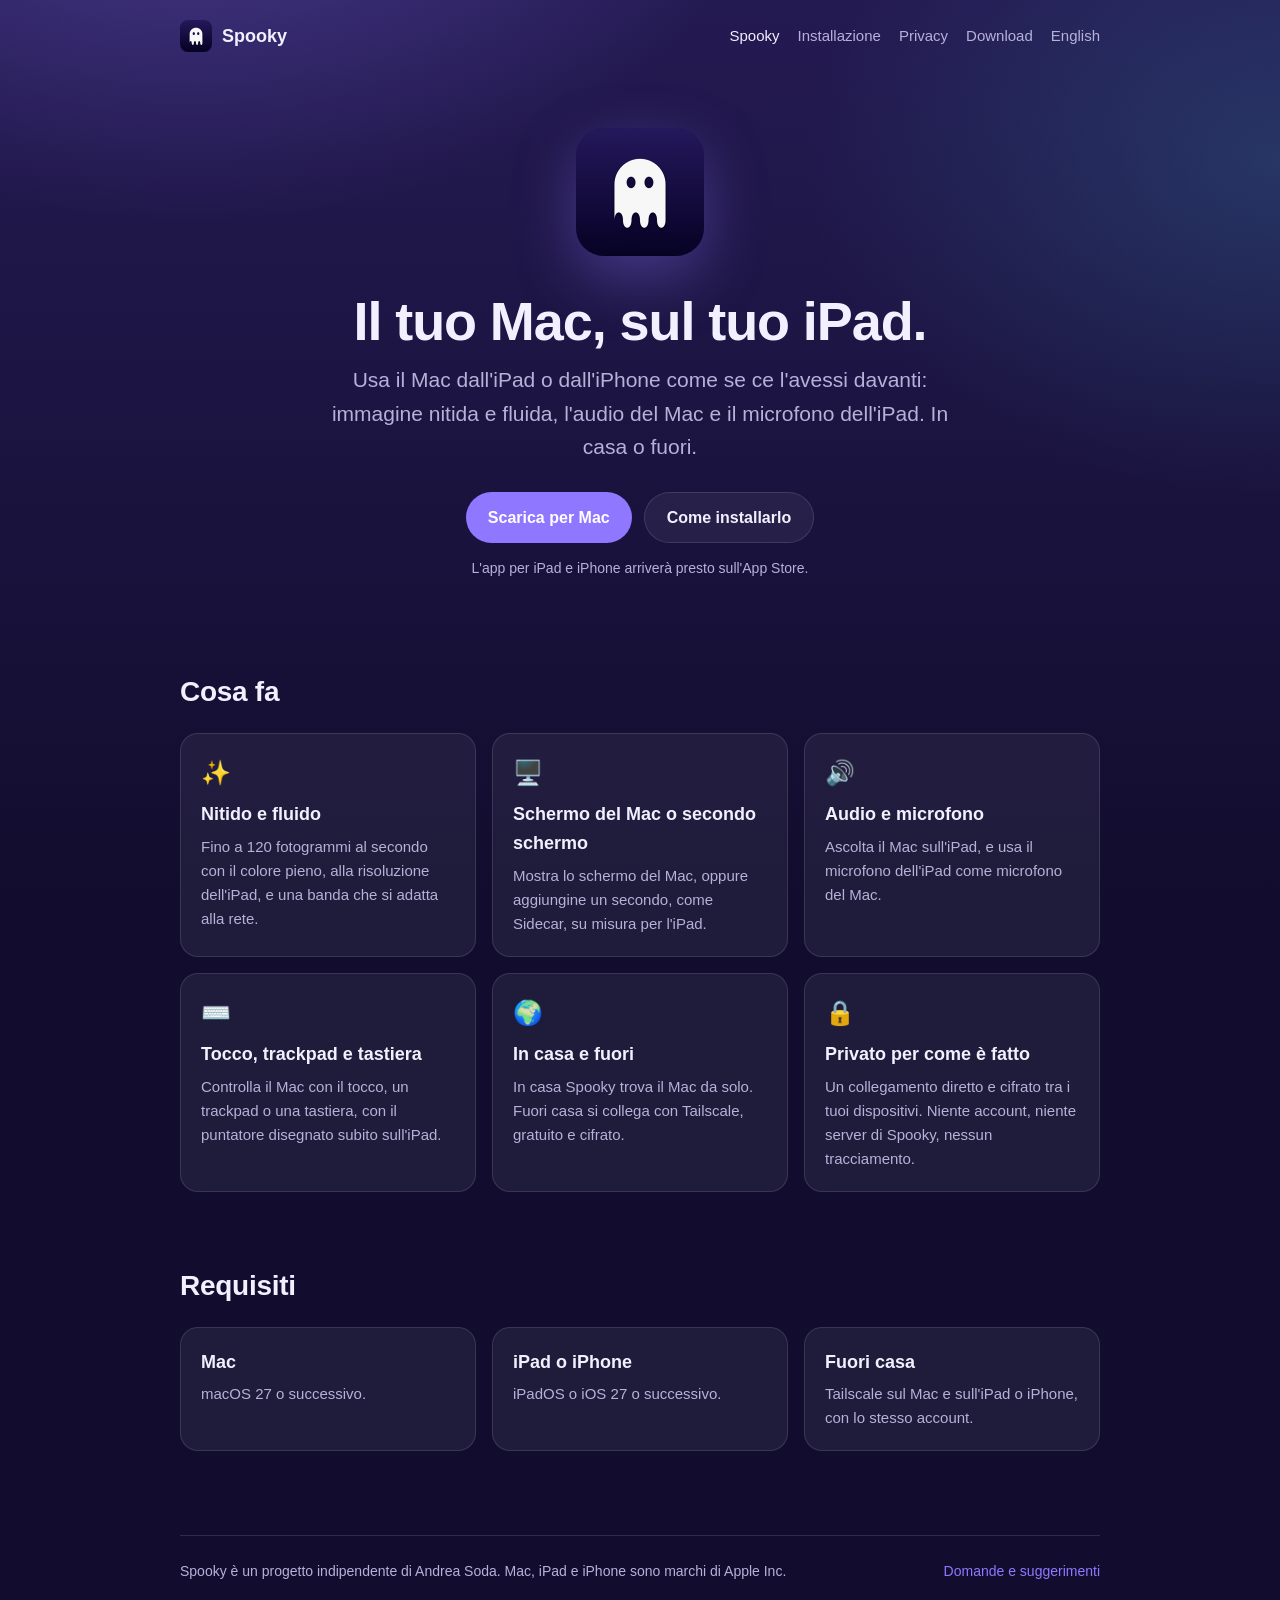
==== it/index.html @ ba90ffe0 "Website: home, install guide and privacy policy (English and Italian) Co-Authored-By: Claude Opus 5." ====
<!doctype html>
<html lang="it">
<head>
<meta charset="utf-8">
<meta name="viewport" content="width=device-width, initial-scale=1">
<title>Spooky: il tuo Mac sull'iPad</title>
<meta name="description" content="Usa il Mac dall'iPad o dall'iPhone, in casa o fuori: immagine nitida, movimento fluido, audio e microfono.">
<link rel="icon" type="image/png" href="../assets/favicon.png">
<link rel="stylesheet" href="../assets/style.css">
</head>
<body>
<div class="wrap">
<header class="top">
  <a class="brand" href="index.html"><img src="../assets/icon.png" alt="">Spooky</a>
  <nav class="links"><a href="index.html" class="current">Spooky</a><a href="install.html">Installazione</a><a href="privacy.html">Privacy</a><a href="https://github.com/andreasoda/spooky-app/releases">Download</a><a href="../index.html">English</a></nav>
</header>

<section class="hero">
  <img class="icon" src="../assets/icon.png" alt="Icona di Spooky">
  <h1>Il tuo Mac, sul tuo iPad.</h1>
  <p class="lead">Usa il Mac dall'iPad o dall'iPhone come se ce l'avessi davanti: immagine nitida e fluida, l'audio del Mac e il microfono dell'iPad. In casa o fuori.</p>
  <div class="buttons">
    <a class="button" href="https://github.com/andreasoda/spooky-app/releases/latest/download/Spooky.pkg">Scarica per Mac</a>
    <a class="button secondary" href="install.html">Come installarlo</a>
  </div>
  <p class="note">L'app per iPad e iPhone arriverà presto sull'App Store.</p>
</section>
<section>
  <h2>Cosa fa</h2>
  <div class="grid">
    <div class="card"><div class="glyph">✨</div><h3>Nitido e fluido</h3><p>Fino a 120 fotogrammi al secondo con il colore pieno, alla risoluzione dell'iPad, e una banda che si adatta alla rete.</p></div>
    <div class="card"><div class="glyph">🖥️</div><h3>Schermo del Mac o secondo schermo</h3><p>Mostra lo schermo del Mac, oppure aggiungine un secondo, come Sidecar, su misura per l'iPad.</p></div>
    <div class="card"><div class="glyph">🔊</div><h3>Audio e microfono</h3><p>Ascolta il Mac sull'iPad, e usa il microfono dell'iPad come microfono del Mac.</p></div>
    <div class="card"><div class="glyph">⌨️</div><h3>Tocco, trackpad e tastiera</h3><p>Controlla il Mac con il tocco, un trackpad o una tastiera, con il puntatore disegnato subito sull'iPad.</p></div>
    <div class="card"><div class="glyph">🌍</div><h3>In casa e fuori</h3><p>In casa Spooky trova il Mac da solo. Fuori casa si collega con Tailscale, gratuito e cifrato.</p></div>
    <div class="card"><div class="glyph">🔒</div><h3>Privato per come è fatto</h3><p>Un collegamento diretto e cifrato tra i tuoi dispositivi. Niente account, niente server di Spooky, nessun tracciamento.</p></div>
  </div>
</section>
<section>
  <h2>Requisiti</h2>
  <div class="grid">
    <div class="card"><h3>Mac</h3><p>macOS 27 o successivo.</p></div>
    <div class="card"><h3>iPad o iPhone</h3><p>iPadOS o iOS 27 o successivo.</p></div>
    <div class="card"><h3>Fuori casa</h3><p>Tailscale sul Mac e sull'iPad o iPhone, con lo stesso account.</p></div>
  </div>
</section>

<footer>
  <div class="row">
    <span>Spooky è un progetto indipendente di Andrea Soda. Mac, iPad e iPhone sono marchi di Apple Inc.</span>
    <a href="https://github.com/andreasoda/spooky-app/issues">Domande e suggerimenti</a>
  </div>
</footer>
</div>
</body>
</html>
---- assets/style.css ----
:root {
  --night: #120d2e;
  --dusk: #241a52;
  --accent: #8f78ff;
  --accent-soft: rgba(143, 120, 255, 0.16);
  --teal: #40bfd9;
  --text: #f2f0ff;
  --muted: #b7b1d9;
  --card: rgba(255, 255, 255, 0.06);
  --line: rgba(255, 255, 255, 0.12);
  --radius: 18px;
}

* { box-sizing: border-box; }

html { -webkit-text-size-adjust: 100%; }

body {
  margin: 0;
  font-family: -apple-system, BlinkMacSystemFont, "SF Pro Text", "Helvetica Neue", Arial, sans-serif;
  line-height: 1.6;
  color: var(--text);
  background:
    radial-gradient(60rem 40rem at 15% -10%, rgba(143, 120, 255, 0.35), transparent 60%),
    radial-gradient(50rem 35rem at 100% 10%, rgba(64, 191, 217, 0.18), transparent 60%),
    linear-gradient(180deg, var(--dusk) 0%, var(--night) 55%);
  background-color: var(--night);
  min-height: 100vh;
}

a { color: var(--accent); text-decoration: none; }
a:hover { text-decoration: underline; }

.wrap { max-width: 960px; margin: 0 auto; padding: 0 20px; }

header.top {
  display: flex;
  align-items: center;
  justify-content: space-between;
  gap: 16px;
  padding: 20px 0;
}

.brand { display: flex; align-items: center; gap: 10px; color: var(--text); font-weight: 600; font-size: 18px; }
.brand img { width: 32px; height: 32px; border-radius: 8px; }

nav.links { display: flex; gap: 18px; flex-wrap: wrap; font-size: 15px; }
nav.links a { color: var(--muted); }
nav.links a:hover, nav.links a.current { color: var(--text); text-decoration: none; }

.hero { text-align: center; padding: 56px 0 40px; }
.hero img.icon { width: 128px; height: 128px; border-radius: 28px; box-shadow: 0 20px 60px rgba(143, 120, 255, 0.35); }
.hero h1 { font-size: clamp(34px, 6vw, 54px); line-height: 1.1; margin: 28px 0 12px; letter-spacing: -0.02em; }
.hero p.lead { font-size: clamp(17px, 2.4vw, 21px); color: var(--muted); max-width: 640px; margin: 0 auto 28px; }

.buttons { display: flex; gap: 12px; justify-content: center; flex-wrap: wrap; }
.button {
  display: inline-flex; align-items: center; gap: 8px;
  padding: 12px 22px; border-radius: 999px; font-weight: 600; font-size: 16px;
  background: var(--accent); color: #fff;
}
.button:hover { text-decoration: none; filter: brightness(1.08); }
.button.secondary { background: var(--card); color: var(--text); border: 1px solid var(--line); }
.note { color: var(--muted); font-size: 14px; margin-top: 14px; }

section { padding: 36px 0; }
section h2 { font-size: 28px; margin: 0 0 18px; letter-spacing: -0.01em; }
section > p { color: var(--muted); }

.grid { display: grid; grid-template-columns: repeat(auto-fit, minmax(240px, 1fr)); gap: 16px; }
.card { background: var(--card); border: 1px solid var(--line); border-radius: var(--radius); padding: 20px; }
.card h3 { margin: 0 0 6px; font-size: 18px; }
.card p { margin: 0; color: var(--muted); font-size: 15px; }
.card .glyph { font-size: 24px; margin-bottom: 8px; }

ol.steps { counter-reset: step; list-style: none; padding: 0; margin: 0; }
ol.steps > li {
  counter-increment: step; position: relative;
  background: var(--card); border: 1px solid var(--line); border-radius: var(--radius);
  padding: 18px 20px 18px 64px; margin-bottom: 12px;
}
ol.steps > li::before {
  content: counter(step); position: absolute; left: 18px; top: 16px;
  width: 30px; height: 30px; border-radius: 50%;
  background: var(--accent-soft); color: var(--accent); font-weight: 700;
  display: flex; align-items: center; justify-content: center;
}
ol.steps h3 { margin: 0 0 4px; font-size: 18px; }
ol.steps p { margin: 4px 0; color: var(--muted); }

.prose { max-width: 720px; }
.prose h1 { font-size: 36px; margin: 40px 0 8px; }
.prose h2 { font-size: 22px; margin: 32px 0 8px; }
.prose p, .prose li { color: var(--muted); }
.prose strong { color: var(--text); }

code, kbd {
  font-family: ui-monospace, "SF Mono", Menlo, monospace; font-size: 0.92em;
  background: var(--card); border: 1px solid var(--line); border-radius: 6px; padding: 1px 6px;
}

footer { border-top: 1px solid var(--line); margin-top: 48px; padding: 24px 0 40px; color: var(--muted); font-size: 14px; }
footer .row { display: flex; justify-content: space-between; gap: 16px; flex-wrap: wrap; }

@media (max-width: 560px) {
  header.top { flex-direction: column; align-items: flex-start; }
  ol.steps > li { padding-left: 56px; }
}
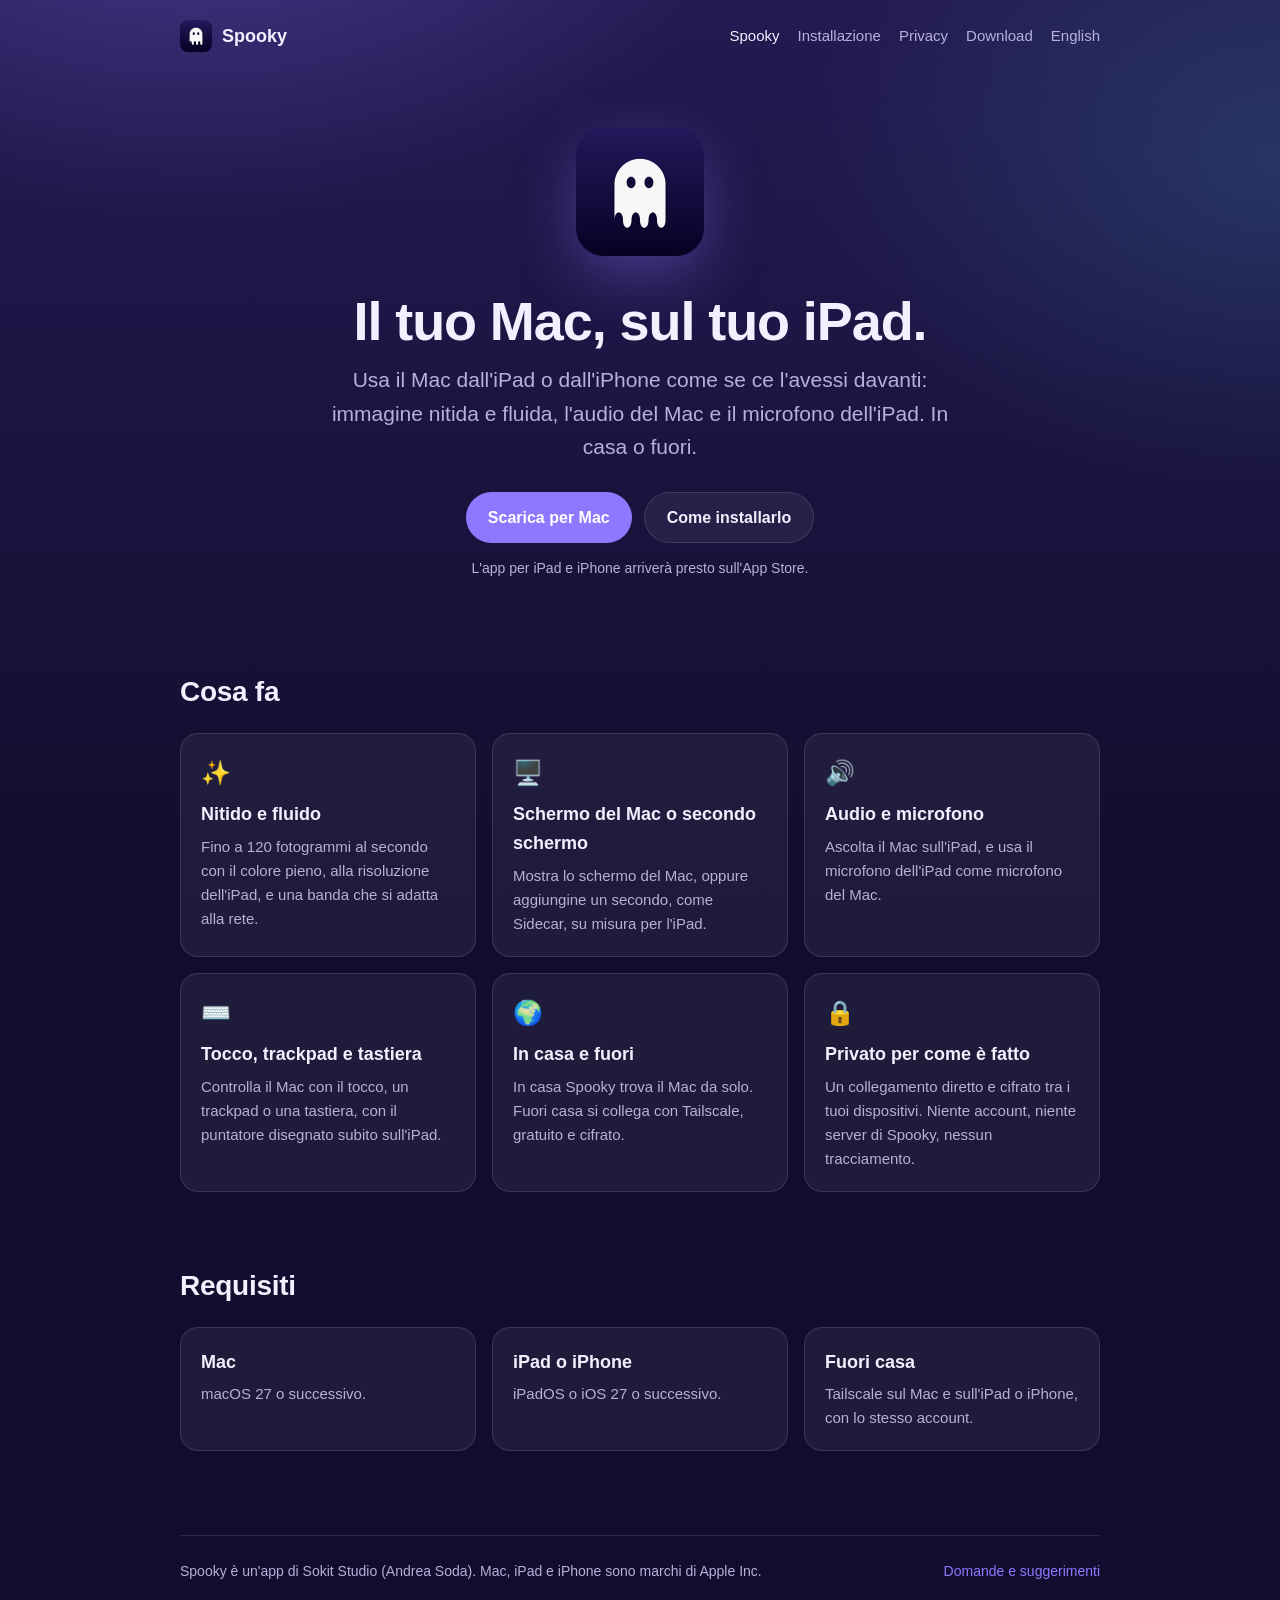
==== commit 04346f16: "Publish under Sokit Studio (sokitstudio.com) Contacts move to support@ and privacy@sokitstudio.com; " ====
--- a/it/index.html
+++ b/it/index.html
@@ -47,8 +47,8 @@
 
 <footer>
   <div class="row">
-    <span>Spooky è un progetto indipendente di Andrea Soda. Mac, iPad e iPhone sono marchi di Apple Inc.</span>
-    <a href="https://github.com/andreasoda/spooky-app/issues">Domande e suggerimenti</a>
+    <span>Spooky è un'app di Sokit Studio (Andrea Soda). Mac, iPad e iPhone sono marchi di Apple Inc.</span>
+    <a href="mailto:support@sokitstudio.com">Domande e suggerimenti</a>
   </div>
 </footer>
 </div>
